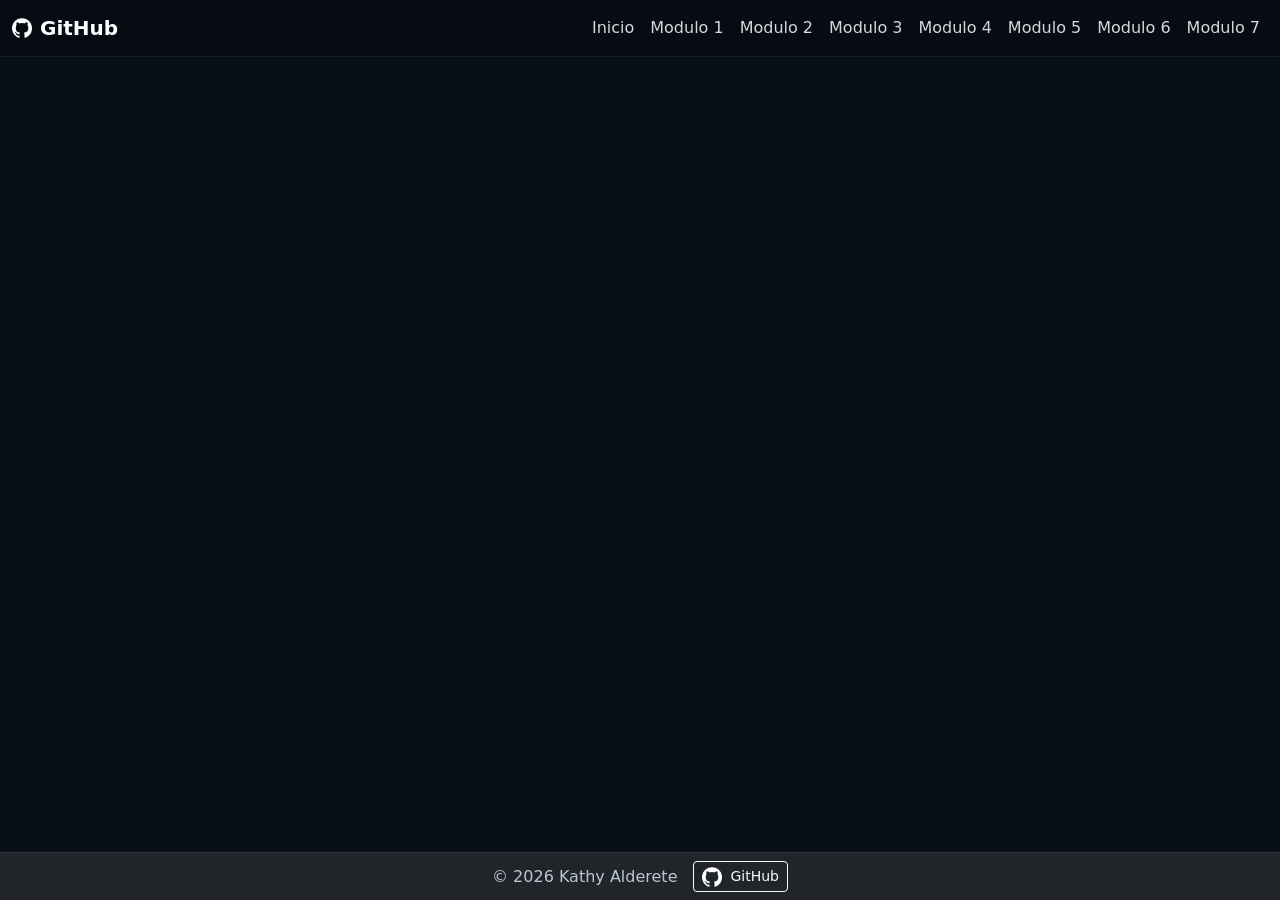
==== pages/proyectosClases.html @ ce4fe17a "actualizando README y creando .md adicionales" ====
<!DOCTYPE html>
<html lang="en">

<head>
    <meta charset="UTF-8">
    <meta name="viewport" content="width=device-width, initial-scale=1.0">
    <title>Proyecto Modulo 2</title>
    <link href="https://cdn.jsdelivr.net/npm/bootstrap@5.0.2/dist/css/bootstrap.min.css" rel="stylesheet"
        integrity="sha384-EVSTQN3/azprG1Anm3QDgpJLIm9Nao0Yz1ztcQTwFspd3yD65VohhpuuCOmLASjC" crossorigin="anonymous">
    <link rel="preconnect" href="https://i.ytimg.com">
    <link rel="preconnect" href="https://www.youtube.com">
    <link rel="stylesheet" href="../assets/css/style.css">
</head>

<body>
    <nav class="navbar navbar-expand-lg navbar-dark bg-dark fixed-top">
        <div class="container-fluid">
            <!-- Izquierda -->
            <a class="navbar-brand d-flex align-items-center gap-2" href="https://github.com/KathyAlde21" target="_blank"
                rel="noopener">
                <img src="../assets/img/github.png" alt="GitHub Logo" width="20" height="20" class="icon-github"
                    loading="lazy">
                <span>GitHub</span>
            </a>
            <!-- Botón hamburguesa alineado a la derecha -->
            <button class="navbar-toggler" type="button" data-bs-toggle="collapse" data-bs-target="#navbarNav"
                aria-controls="navbarNav" aria-expanded="false" aria-label="Toggle navigation">
                <span class="navbar-toggler-icon"></span>
            </button>
            <!-- Menú alineado a la derecha al expandir -->
            <div class="collapse navbar-collapse" id="navbarNav">
                <ul class="navbar-nav ms-auto mb-2 mb-lg-0">
                    <li class="nav-item">
                        <a class="nav-link active" aria-current="#bienvenido" href="../index.html">Inicio</a>
                    </li>
                    <li class="nav-item">
                        <a class="nav-link" href="./sitiosModulo1.html">Modulo 1</a>
                    </li>
                    <li class="nav-item">
                        <a class="nav-link" href="./sitiosModulo2.html">Modulo 2</a>
                    </li>
                    <li class="nav-item">
                        <a class="nav-link" href="./sitiosModulo3.html">Modulo 3</a>
                    </li>
                    <li class="nav-item">
                        <a class="nav-link" href="./sitiosModulo4.html">Modulo 4</a>
                    </li>
                    <li class="nav-item">
                        <a class="nav-link" href="./sitiosModulo5.html">Modulo 5</a>
                    </li>
                    <li class="nav-item">
                        <a class="nav-link" href="./sitiosModulo6.html">Modulo 6</a>
                    </li>
                    <li class="nav-item">
                        <!-- target="_blank" rel="noopener noreferrer" se uso para generar una página nueva con el enlace -->
                        <a class="nav-link" href="./sitiosModulo7.html" target="_blank" rel="noopener noreferrer">Modulo
                            7</a>
                    </li>
                </ul>
            </div>
        </div>
    </nav>
    <div style="height: 56px;"></div> <!-- Espacio para navbar fija -->

    <header></header>

    <main></main>

    <!-- Footer -->
    <footer class="bg-dark text-light fixed-bottom">
        <div class="container py-2">
            <div class="d-flex justify-content-center align-items-center gap-3 flex-wrap">
                <p class="mb-0">&copy; 2026 Kathy Alderete</p>
                <a class="btn btn-outline-light btn-sm d-flex align-items-center gap-2"
                    href="https://github.com/KathyAlde21" target="_blank" rel="noopener">
                    <img src="../assets/img/github.png" alt="GitHub Logo" width="20" height="20" class="icon-github"
                        loading="lazy">
                    <span>GitHub</span>
                </a>
            </div>
        </div>
    </footer>

    <script src="https://cdn.jsdelivr.net/npm/@popperjs/core@2.9.2/dist/umd/popper.min.js"
        integrity="sha384-IQsoLXl5PILFhosVNubq5LC7Qb9DXgDA9i+tQ8Zj3iwWAwPtgFTxbJ8NT4GN1R8p"
        crossorigin="anonymous"></script>
    <script src="https://cdn.jsdelivr.net/npm/bootstrap@5.0.2/dist/js/bootstrap.min.js"
        integrity="sha384-cVKIPhGWiC2Al4u+LWgxfKTRIcfu0JTxR+EQDz/bgldoEyl4H0zUF0QKbrJ0EcQF"
        crossorigin="anonymous"></script>
    <!-- Script principal -->
    <script defer src="../assets/js/script.js"></script>
</body>

</html>
---- assets/css/style.css ----
/* =========================
   AFECTA TODO EL PROYECTO
========================= */
html {
  scroll-behavior: smooth;
}

body {
  background: #071018;
  color: #f3f7fb;
}

body p {
  color: #b9c6d8;
}

/* =========================
   TITULOS GENERALES
========================= */
h1, h2, h3, h4, h5, h6 {
  color: #f3f7fb;
}

h3 {
  margin-top: 33px;
  color: #f3f7fb;
  background: linear-gradient(135deg, rgba(20, 35, 55, 0.94), rgba(10, 18, 28, 0.88));
  border: 1px solid rgba(45, 212, 191, 0.28);
  border-radius: 1.25rem;
  width: 100%;
  padding: 1.2rem 1rem;
  box-shadow: 0 12px 30px rgba(0, 0, 0, 0.28);
}

/* =========================
   NAVBAR
========================= */
.navbar {
  background: rgba(7, 12, 20, 0.82) !important;
  backdrop-filter: blur(10px);
  border-bottom: 1px solid rgba(255, 255, 255, 0.08);
}

.navbar-brand {
  font-weight: 700;
  color: #ffffff !important;
}

.navbar .nav-link {
  color: rgba(255, 255, 255, 0.84) !important;
  transition: color 0.25s ease, opacity 0.25s ease;
}

.navbar .nav-link:hover,
.navbar .nav-link:focus {
  color: #2dd4bf !important;
}

.navbar-toggler {
  border-color: rgba(255, 255, 255, 0.16);
}

/* =========================
   ICONOS Y TEXTOS SUELTOS
========================= */
.icon-github {
  vertical-align: middle;
  filter: brightness(0) invert(1);
}

#bienvenido {
  color: #f8f4c9;
  font-weight: bold;
}

#titulo {
  color: #d7f8f1;
  font-weight: bold;
}

#link-repositorio {
  color: #38bdf8;
  font-weight: bold;
}

#descripcion {
  color: #b9c6d8;
}

/* =========================
   LINKS DE ACCION
========================= */
.card-link,
.module-card-link,
.video-link {
  color: #2dd4bf;
  font-weight: 600;
  text-decoration: none;
}

.card-link:hover,
.module-card-link:hover,
.video-link:hover {
  color: #22c55e;
  text-decoration: underline;
}

/* =========================
   TARJETAS GENERALES
========================= */
.card,
.module-card {
  border: 1px solid rgba(255, 255, 255, 0.1);
  border-radius: 1.25rem;
  box-shadow: 0 12px 30px rgba(0, 0, 0, 0.28);
  transition: transform 0.3s ease, box-shadow 0.3s ease, border-color 0.3s ease;
}

.card:hover,
.module-card:hover {
  transform: translateY(-6px);
  box-shadow: 0 16px 34px rgba(0, 0, 0, 0.34);
  border-color: rgba(45, 212, 191, 0.24);
}

.card {
  background: rgba(16, 25, 40, 0.9);
  color: #f3f7fb;
}

.card .card-title,
.module-card-title,
.video-title {
  color: #f3f7fb;
}

.card .card-text,
.card .card-subtitle,
.module-card-text,
.module-subtitle,
.video-desc {
  color: #b9c6d8 !important;
}

.card .card-img-top {
  height: 160px;
  object-fit: cover;
  border-top-left-radius: 1rem;
  border-top-right-radius: 1rem;
}

/* =========================
   SECCION MODULOS
========================= */
#proyectos-plataforma {
  color: #f3f7fb;
}

.module-section {
  margin-bottom: 2.5rem;
}

.module-heading {
  margin-bottom: 1rem;
}

.module-kicker {
  margin: 0 0 0.25rem;
  font-size: 0.82rem;
  letter-spacing: 0.08em;
  text-transform: uppercase;
  color: #2dd4bf;
  font-weight: 700;
}

.module-title {
  margin: 0 0 0.35rem;
  font-size: 1.35rem;
  color: #f3f7fb;
}

.module-subtitle {
  margin: 0;
  max-width: 70ch;
}

.module-row {
  display: grid;
  grid-auto-flow: column;
  grid-auto-columns: minmax(260px, 320px);
  gap: 1rem;
  overflow-x: auto;
  padding: 0.25rem 0.15rem 0.85rem;
  scroll-snap-type: x proximity;
}

.module-row::-webkit-scrollbar {
  height: 10px;
}

.module-row::-webkit-scrollbar-track {
  background: rgba(255, 255, 255, 0.04);
  border-radius: 999px;
}

.module-row::-webkit-scrollbar-thumb {
  background: rgba(255, 255, 255, 0.16);
  border-radius: 999px;
}

.module-row::-webkit-scrollbar-thumb:hover {
  background: rgba(255, 255, 255, 0.24);
}

.module-card {
  scroll-snap-align: start;
  background: rgba(22, 33, 52, 0.96);
  min-height: 100%;
}

.module-card-body {
  padding: 1rem;
  display: flex;
  flex-direction: column;
  min-height: 220px;
}

.module-card-title {
  margin-bottom: 0.75rem;
  font-size: 1.05rem;
}

.module-card-text {
  flex-grow: 1;
  margin-bottom: 1rem;
}
/* =========================
   GALERIA DE IMAGENES
========================= */
#imagenes p {
  max-width: 72ch;
  margin-left: auto;
  margin-right: auto;
}

.image-gallery-row {
  display: grid;
  grid-template-columns: repeat(4, minmax(0, 1fr));
  gap: 1rem;
  overflow: visible;
  padding: 0.25rem 0;
  align-items: stretch;
}

.image-card {
  background: rgba(22, 33, 52, 0.96);
  border: 1px solid rgba(255, 255, 255, 0.1);
  border-radius: 1.25rem;
  overflow: hidden;
  box-shadow: 0 12px 30px rgba(0, 0, 0, 0.28);
  transition: transform 0.3s ease, box-shadow 0.3s ease, border-color 0.3s ease;
  display: flex;
  flex-direction: column;
  height: 100%;
}

.image-card:hover {
  transform: translateY(-6px);
  box-shadow: 0 16px 34px rgba(0, 0, 0, 0.34);
  border-color: rgba(45, 212, 191, 0.24);
}

.image-card-trigger {
  display: block;
  width: 100%;
  padding: 0;
  border: 0;
  background: transparent;
  cursor: zoom-in;
  flex-shrink: 0;
}

.image-card-img {
  width: 100%;
  aspect-ratio: 16 / 10;
  object-fit: cover;
  display: block;
}

.image-card-body {
  padding: 1rem;
  display: flex;
  flex-direction: column;
  flex: 1;
}

.image-card-title {
  margin-bottom: 0.75rem;
  font-size: 1.05rem;
  color: #f3f7fb;
  line-height: 1.35;
  min-height: 2.8rem;
}

.image-card-text {
  flex-grow: 1;
  margin-bottom: 0;
  color: #b9c6d8;
  line-height: 1.5;
}

#imageModal .modal-content {
  background: rgba(7, 12, 20, 0.96);
  color: #f3f7fb;
  border: 1px solid rgba(255, 255, 255, 0.1);
  border-radius: 1.25rem;
}

#imageModal .modal-header {
  border-bottom-color: rgba(255, 255, 255, 0.08);
}

#modalImage {
  width: 100%;
  max-height: 75vh;
  object-fit: contain;
  border-radius: 1rem;
}

#modalImageCaption {
  color: #b9c6d8;
}

@media (max-width: 991px) {
  .image-gallery-row {
    grid-template-columns: repeat(2, minmax(0, 1fr));
  }
}

@media (max-width: 576px) {
  .image-gallery-row {
    grid-template-columns: 1fr;
  }
}
/* =========================
   VIDEOS
========================= */
.video-tile {
  background: transparent;
}

.video-tile .ratio {
  background: #000;
  border: 1px solid rgba(255, 255, 255, 0.1);
  border-radius: 12px;
  overflow: hidden;
  box-shadow: 0 12px 30px rgba(0, 0, 0, 0.28);
}

.video-thumb {
  width: 100%;
  height: 100%;
  object-fit: cover;
  display: block;
}

.video-play {
  position: absolute;
  inset: auto;
  top: 50%;
  left: 50%;
  transform: translate(-50%, -50%);
  border: 0;
  padding: 0.5rem 0.75rem;
  border-radius: 999px;
  background: rgba(255, 255, 255, 0.9);
  cursor: pointer;
}
/*
.video-meta {
  display: flex;
  justify-content: space-between;
  align-items: center;
  gap: 0.5rem;
  margin-top: 0.65rem;
}

.video-title {
  font-size: 0.95rem;
  white-space: nowrap;
  overflow: hidden;
}
  */
  .video-meta {
  display: flex;
  flex-wrap: wrap;
  align-items: flex-start;
  gap: 0.5rem 1rem;
  margin-top: 0.65rem;
}

.video-title {
  font-size: 0.95rem;
  color: #f3f7fb;
  line-height: 1.35;
  white-space: normal;
  overflow: visible;
  flex: 1 1 220px;
}

.video-link {
  flex: 0 0 auto;
}

/* =========================
   FONDO MATRIX
========================= */
#matrix-bg {
  position: fixed;
  inset: 0;
  width: 100vw;
  height: 100vh;
  z-index: 0;
  pointer-events: none;
  opacity: 0.5;
}

nav,
main,
footer {
  position: relative;
  z-index: 1;
}

/* =========================
   FOOTER
========================= */
footer {
  background: rgba(7, 12, 20, 0.86) !important;
  border-top: 1px solid rgba(255, 255, 255, 0.08);
}

footer p,
footer a,
footer small {
  color: #b9c6d8;
}

/* =========================
   ESPACIADOS GENERALES
========================= */
section {
  position: relative;
}

.container.py-4,
.container.mt-4,
.container.mt-5 {
  position: relative;
  z-index: 1;
}

/* =========================
   RESPONSIVE
========================= */
@media (min-width: 992px) {
  .carrusel-img {
    max-height: 420px;
  }
}

@media (max-width: 576px) {
  .carrusel-img {
    max-height: 240px;
  }

  .module-row {
    grid-auto-columns: minmax(230px, 85vw);
  }

  .module-title {
    font-size: 1.15rem;
  }
}

@media (prefers-reduced-motion: reduce) {
  .card,
  .module-card,
  .carousel-caption {
    transition: none;
  }

  html {
    scroll-behavior: auto;
  }
}
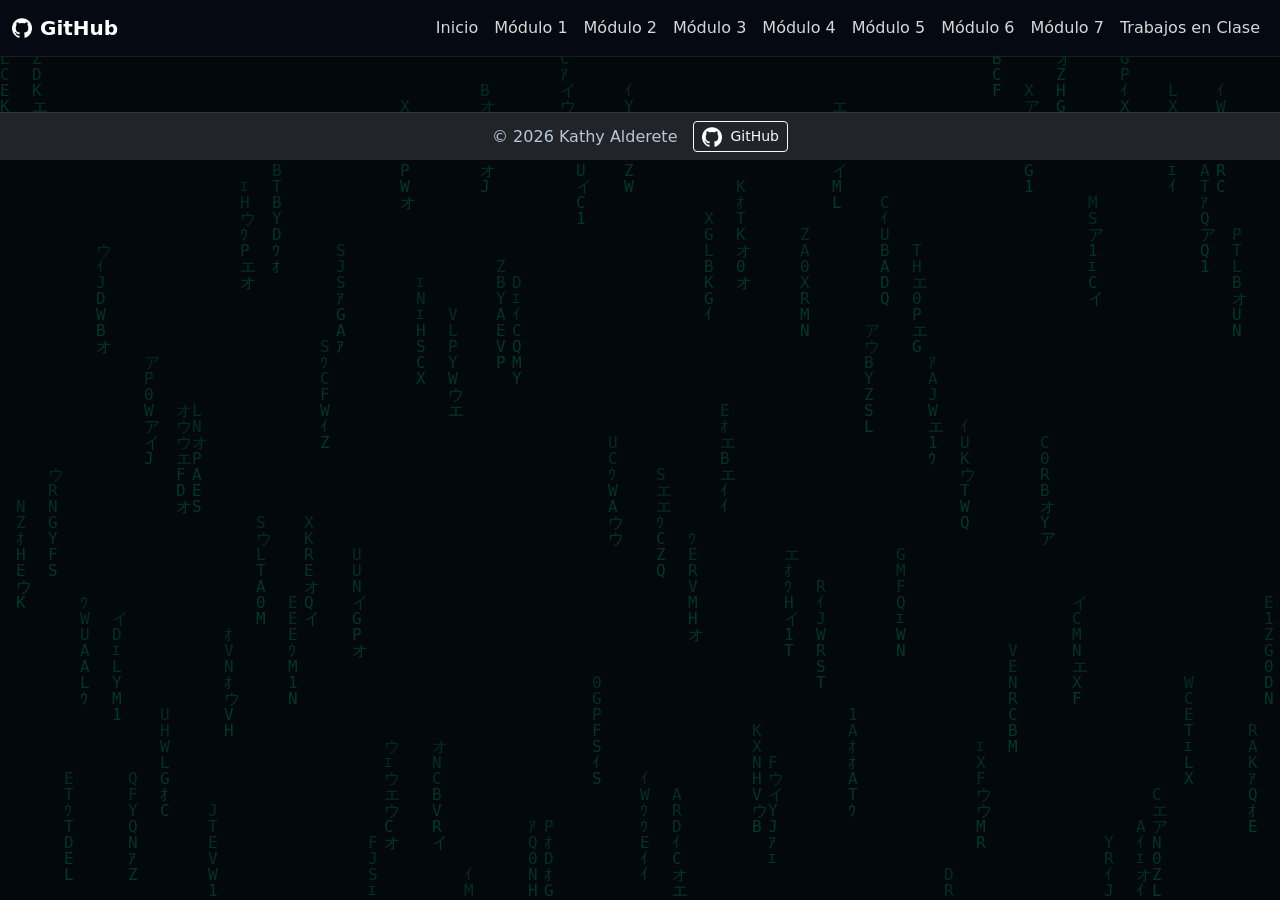
==== commit 7a6decc3: "creando paginas proyectos y separando navbar, footer y matrix en scripts" ====
--- a/pages/proyectosClases.html
+++ b/pages/proyectosClases.html
@@ -1,10 +1,10 @@
 <!DOCTYPE html>
-<html lang="en">
+<html lang="es">
 
 <head>
     <meta charset="UTF-8">
     <meta name="viewport" content="width=device-width, initial-scale=1.0">
-    <title>Proyecto Modulo 2</title>
+    <title>Links Proyectos Clases</title>
     <link href="https://cdn.jsdelivr.net/npm/bootstrap@5.0.2/dist/css/bootstrap.min.css" rel="stylesheet"
         integrity="sha384-EVSTQN3/azprG1Anm3QDgpJLIm9Nao0Yz1ztcQTwFspd3yD65VohhpuuCOmLASjC" crossorigin="anonymous">
     <link rel="preconnect" href="https://i.ytimg.com">
@@ -13,81 +13,26 @@
 </head>
 
 <body>
-    <nav class="navbar navbar-expand-lg navbar-dark bg-dark fixed-top">
-        <div class="container-fluid">
-            <!-- Izquierda -->
-            <a class="navbar-brand d-flex align-items-center gap-2" href="https://github.com/KathyAlde21" target="_blank"
-                rel="noopener">
-                <img src="../assets/img/github.png" alt="GitHub Logo" width="20" height="20" class="icon-github"
-                    loading="lazy">
-                <span>GitHub</span>
-            </a>
-            <!-- Botón hamburguesa alineado a la derecha -->
-            <button class="navbar-toggler" type="button" data-bs-toggle="collapse" data-bs-target="#navbarNav"
-                aria-controls="navbarNav" aria-expanded="false" aria-label="Toggle navigation">
-                <span class="navbar-toggler-icon"></span>
-            </button>
-            <!-- Menú alineado a la derecha al expandir -->
-            <div class="collapse navbar-collapse" id="navbarNav">
-                <ul class="navbar-nav ms-auto mb-2 mb-lg-0">
-                    <li class="nav-item">
-                        <a class="nav-link active" aria-current="#bienvenido" href="../index.html">Inicio</a>
-                    </li>
-                    <li class="nav-item">
-                        <a class="nav-link" href="./sitiosModulo1.html">Modulo 1</a>
-                    </li>
-                    <li class="nav-item">
-                        <a class="nav-link" href="./sitiosModulo2.html">Modulo 2</a>
-                    </li>
-                    <li class="nav-item">
-                        <a class="nav-link" href="./sitiosModulo3.html">Modulo 3</a>
-                    </li>
-                    <li class="nav-item">
-                        <a class="nav-link" href="./sitiosModulo4.html">Modulo 4</a>
-                    </li>
-                    <li class="nav-item">
-                        <a class="nav-link" href="./sitiosModulo5.html">Modulo 5</a>
-                    </li>
-                    <li class="nav-item">
-                        <a class="nav-link" href="./sitiosModulo6.html">Modulo 6</a>
-                    </li>
-                    <li class="nav-item">
-                        <!-- target="_blank" rel="noopener noreferrer" se uso para generar una página nueva con el enlace -->
-                        <a class="nav-link" href="./sitiosModulo7.html" target="_blank" rel="noopener noreferrer">Modulo
-                            7</a>
-                    </li>
-                </ul>
-            </div>
-        </div>
-    </nav>
-    <div style="height: 56px;"></div> <!-- Espacio para navbar fija -->
-
-    <header></header>
+    <!-- Background Matrix - regule velocidad en JS -->
+    <canvas id="matrix-bg" aria-hidden="true"></canvas>
+    <!-- Navbar -->
+    <div id="site-navbar"></div>
 
     <main></main>
 
     <!-- Footer -->
-    <footer class="bg-dark text-light fixed-bottom">
-        <div class="container py-2">
-            <div class="d-flex justify-content-center align-items-center gap-3 flex-wrap">
-                <p class="mb-0">&copy; 2026 Kathy Alderete</p>
-                <a class="btn btn-outline-light btn-sm d-flex align-items-center gap-2"
-                    href="https://github.com/KathyAlde21" target="_blank" rel="noopener">
-                    <img src="../assets/img/github.png" alt="GitHub Logo" width="20" height="20" class="icon-github"
-                        loading="lazy">
-                    <span>GitHub</span>
-                </a>
-            </div>
-        </div>
-    </footer>
+    <div id="site-footer"></div>
 
+    <!-- Bootstrap JS y dependencias -->
     <script src="https://cdn.jsdelivr.net/npm/@popperjs/core@2.9.2/dist/umd/popper.min.js"
         integrity="sha384-IQsoLXl5PILFhosVNubq5LC7Qb9DXgDA9i+tQ8Zj3iwWAwPtgFTxbJ8NT4GN1R8p"
         crossorigin="anonymous"></script>
     <script src="https://cdn.jsdelivr.net/npm/bootstrap@5.0.2/dist/js/bootstrap.min.js"
         integrity="sha384-cVKIPhGWiC2Al4u+LWgxfKTRIcfu0JTxR+EQDz/bgldoEyl4H0zUF0QKbrJ0EcQF"
         crossorigin="anonymous"></script>
-    <!-- Script principal -->
+    <!-- Script utilizados -->
+    <script defer src="../assets/js/layout.js"></script>
+    <script defer src="../assets/js/matrix.js"></script>
     <script defer src="../assets/js/script.js"></script>
 </body>
 
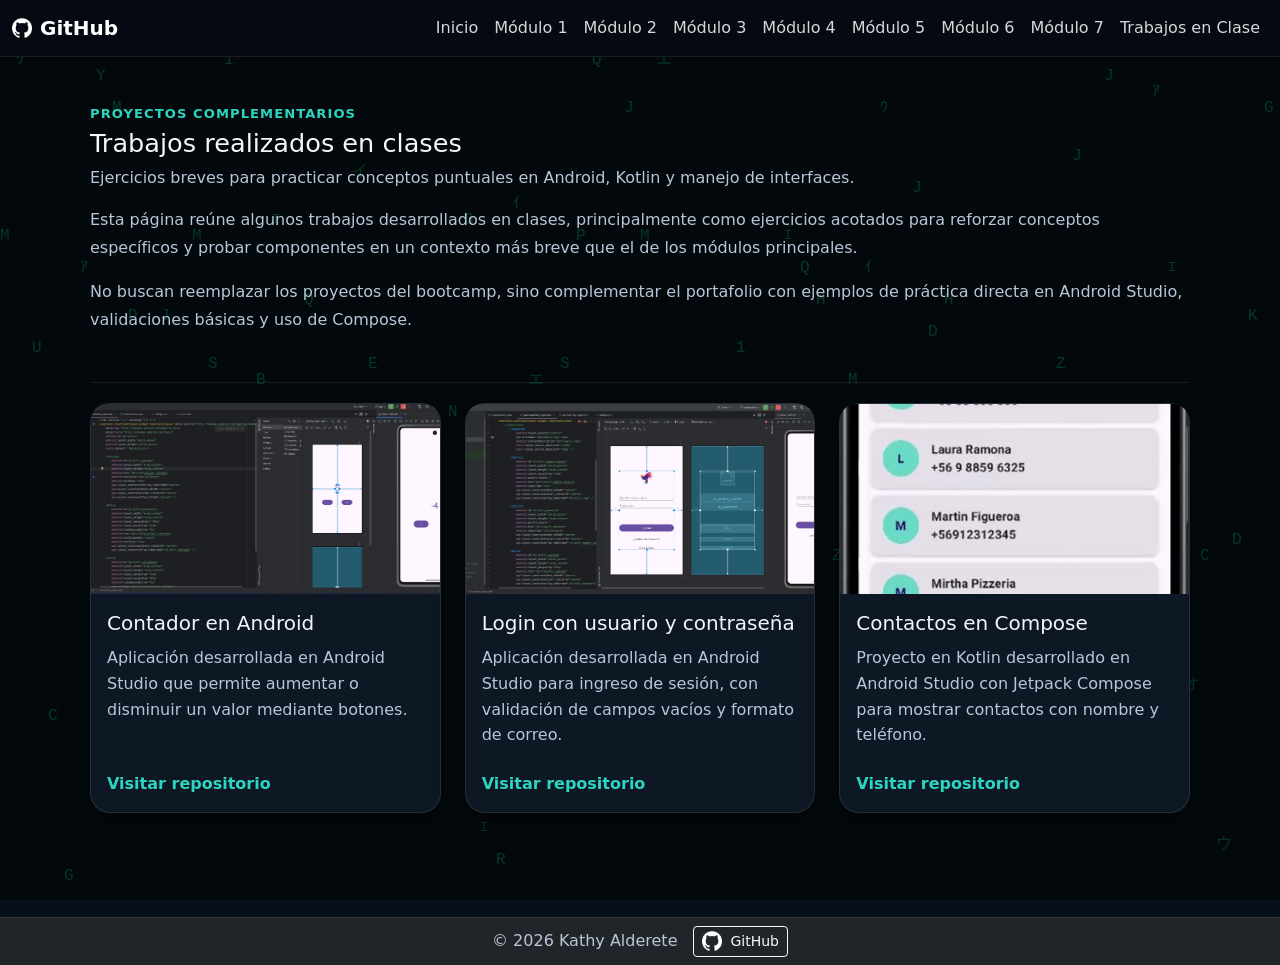
==== commit 32efa5cc: "actualizando contenido en cada página" ====
--- a/pages/proyectosClases.html
+++ b/pages/proyectosClases.html
@@ -4,7 +4,7 @@
 <head>
     <meta charset="UTF-8">
     <meta name="viewport" content="width=device-width, initial-scale=1.0">
-    <title>Links Proyectos Clases</title>
+    <title>Proyectos Realizados en Clase</title>
     <link href="https://cdn.jsdelivr.net/npm/bootstrap@5.0.2/dist/css/bootstrap.min.css" rel="stylesheet"
         integrity="sha384-EVSTQN3/azprG1Anm3QDgpJLIm9Nao0Yz1ztcQTwFspd3yD65VohhpuuCOmLASjC" crossorigin="anonymous">
     <link rel="preconnect" href="https://i.ytimg.com">
@@ -13,15 +13,55 @@
 </head>
 
 <body>
-    <!-- Background Matrix - regule velocidad en JS -->
     <canvas id="matrix-bg" aria-hidden="true"></canvas>
-    <!-- Navbar -->
+
     <div id="site-navbar"></div>
 
-    <main></main>
+    <main class="container py-5">
+        <section class="module-detail-page classes-detail-page" data-page="clases">
+            <div class="module-heading module-heading-detail mb-4">
+                <p class="module-kicker mb-1">Proyectos complementarios</p>
+                <h1 class="module-title mb-2">Trabajos realizados en clases</h1>
+                <p class="module-subtitle mb-3">
+                    Ejercicios breves para practicar conceptos puntuales en Android, Kotlin y manejo de interfaces.
+                </p>
+                <div class="module-intro-text">
+                    <p>
+                        Esta página reúne algunos trabajos desarrollados en clases, principalmente como ejercicios
+                        acotados para reforzar conceptos específicos y probar componentes en un contexto más breve
+                        que el de los módulos principales.
+                    </p>
+                    <p>
+                        No buscan reemplazar los proyectos del bootcamp, sino complementar el portafolio con ejemplos de
+                        práctica directa en Android Studio, validaciones básicas y uso de Compose.
+                    </p>
+                </div>
+            </div>
 
-    <!-- Footer -->
+            <div class="module-projects">
+                <div id="cards_clases" class="row g-4"></div>
+            </div>
+        </section>
+    </main>
+
     <div id="site-footer"></div>
+
+    <!-- MODAL para ampliar imágenes -->
+    <div class="modal fade" id="imageModal" tabindex="-1" aria-labelledby="imageModalLabel" aria-hidden="true">
+        <div class="modal-dialog modal-dialog-centered modal-xl">
+            <div class="modal-content">
+                <div class="modal-header">
+                    <h5 class="modal-title" id="imageModalLabel">Imagen ampliada</h5>
+                    <button type="button" class="btn-close btn-close-white" data-bs-dismiss="modal"
+                        aria-label="Cerrar"></button>
+                </div>
+                <div class="modal-body">
+                    <img id="modalImage" src="" alt="">
+                    <p id="modalImageCaption" class="mt-3 mb-0"></p>
+                </div>
+            </div>
+        </div>
+    </div>
 
     <!-- Bootstrap JS y dependencias -->
     <script src="https://cdn.jsdelivr.net/npm/@popperjs/core@2.9.2/dist/umd/popper.min.js"
--- a/assets/css/style.css
+++ b/assets/css/style.css
@@ -90,17 +90,13 @@
 /* =========================
    LINKS DE ACCION
 ========================= */
-.card-link,
-.module-card-link,
-.video-link {
+.card-link, .module-card-link, .video-link {
   color: #2dd4bf;
   font-weight: 600;
   text-decoration: none;
 }
 
-.card-link:hover,
-.module-card-link:hover,
-.video-link:hover {
+.card-link:hover, .module-card-link:hover, .video-link:hover {
   color: #22c55e;
   text-decoration: underline;
 }
@@ -108,16 +104,14 @@
 /* =========================
    TARJETAS GENERALES
 ========================= */
-.card,
-.module-card {
+.card, .module-card {
   border: 1px solid rgba(255, 255, 255, 0.1);
   border-radius: 1.25rem;
   box-shadow: 0 12px 30px rgba(0, 0, 0, 0.28);
   transition: transform 0.3s ease, box-shadow 0.3s ease, border-color 0.3s ease;
 }
 
-.card:hover,
-.module-card:hover {
+.card:hover, .module-card:hover {
   transform: translateY(-6px);
   box-shadow: 0 16px 34px rgba(0, 0, 0, 0.34);
   border-color: rgba(45, 212, 191, 0.24);
@@ -128,17 +122,12 @@
   color: #f3f7fb;
 }
 
-.card .card-title,
-.module-card-title,
-.video-title {
-  color: #f3f7fb;
-}
-
-.card .card-text,
-.card .card-subtitle,
-.module-card-text,
-.module-subtitle,
-.video-desc {
+.card .card-title, .module-card-title, .video-title {
+  color: #f3f7fb;
+}
+
+.card .card-text, .card .card-subtitle, .module-card-text, 
+.module-subtitle, .video-desc {
   color: #b9c6d8 !important;
 }
 
@@ -150,10 +139,32 @@
 }
 
 /* =========================
-   SECCION MODULOS
+   SECCION MODULOS - INDEX
 ========================= */
 #proyectos-plataforma {
   color: #f3f7fb;
+}
+
+.hero-text {
+  max-width: 760px;
+  color: #b9c6d8;
+  line-height: 1.7;
+}
+
+.module-actions {
+  margin-top: 0.65rem;
+}
+
+.module-section-link {
+  display: inline-block;
+  color: #2dd4bf;
+  font-weight: 600;
+  text-decoration: none;
+}
+
+.module-section-link:hover {
+  color: #22c55e;
+  text-decoration: underline;
 }
 
 .module-section {
@@ -234,6 +245,200 @@
   flex-grow: 1;
   margin-bottom: 1rem;
 }
+
+.module-card-image-trigger {
+  display: block;
+  width: 100%;
+  padding: 0;
+  border: 0;
+  background: transparent;
+  cursor: zoom-in;
+}
+
+.module-card-image-trigger .card-img-top {
+  display: block;
+  width: 100%;
+}
+
+/* =========================
+   INDEX SIMPLIFICADO
+========================= */
+.hero-section {
+  padding-top: 1rem;
+}
+
+.hero-content {
+  max-width: 860px;
+  margin: 0 auto;
+}
+
+.hero-text {
+  max-width: 760px;
+  color: #b9c6d8;
+  line-height: 1.7;
+}
+
+.index-section-title {
+  margin: 0 0 0.75rem;
+  font-size: clamp(1.8rem, 3vw, 2.5rem);
+  line-height: 1.2;
+  color: #f3f7fb;
+  background: none;
+  border: 0;
+  border-radius: 0;
+  padding: 0;
+  box-shadow: none;
+}
+
+.index-section-text {
+  max-width: 820px;
+  margin-left: auto;
+  margin-right: auto;
+  color: #b9c6d8;
+  line-height: 1.7;
+}
+
+.overview-list {
+  display: grid;
+  gap: 1rem;
+  max-width: 980px;
+  margin: 0 auto;
+}
+
+.overview-item {
+  padding: 1.1rem 0 1.25rem;
+  border-bottom: 1px solid rgba(255, 255, 255, 0.08);
+}
+
+.overview-item:last-child {
+  border-bottom: 0;
+}
+
+.overview-kicker {
+  margin: 0 0 0.3rem;
+  font-size: 0.82rem;
+  letter-spacing: 0.08em;
+  text-transform: uppercase;
+  color: #2dd4bf;
+  font-weight: 700;
+}
+
+.overview-title {
+  margin: 0 0 0.4rem;
+  color: #f3f7fb;
+  font-size: 1.2rem;
+  line-height: 1.3;
+}
+
+.overview-text {
+  margin: 0 0 0.6rem;
+  color: #b9c6d8;
+  line-height: 1.65;
+}
+
+.overview-link {
+  color: #2dd4bf;
+  font-weight: 600;
+  text-decoration: none;
+}
+
+.overview-link:hover {
+  color: #22c55e;
+  text-decoration: underline;
+}
+
+@media (max-width: 576px) {
+  .index-section-title {
+    font-size: 1.7rem;
+  }
+
+  .index-section-text,
+  .hero-text,
+  .overview-text {
+    line-height: 1.6;
+  }
+}
+
+/* =========================
+   DETALLE DE MODULOS
+========================= */
+.module-detail-page {
+  max-width: 1100px;
+  margin: 0 auto;
+}
+
+.module-heading-detail {
+  width: 100%;
+  background: transparent;
+  border: 0;
+  border-radius: 0;
+  padding: 0 0 1.5rem;
+  box-shadow: none;
+  margin-bottom: 2rem;
+}
+
+.module-detail-page .module-title {
+  font-size: clamp(1.5rem, 2vw, 2rem);
+  line-height: 1.2;
+}
+
+.module-detail-page .module-subtitle {
+  margin: 0;
+  max-width: none;
+}
+
+.module-intro-text {
+  width: 100%;
+  max-width: none;
+}
+
+.module-intro-text p {
+  margin-bottom: 1rem;
+  line-height: 1.75;
+  text-align: left;
+  hyphens: none;
+}
+
+.module-intro-text p:last-child {
+  margin-bottom: 0;
+}
+
+.module-projects {
+  margin-top: 0.75rem;
+  padding-top: 1.25rem;
+  border-top: 1px solid rgba(255, 255, 255, 0.08);
+}
+
+.module-detail-page .card {
+  background: rgba(16, 25, 40, 0.92);
+  height: 100%;
+}
+
+.module-detail-page .card .card-img-top {
+  height: 190px;
+  object-fit: cover;
+}
+
+.module-detail-page .card .card-body {
+  padding: 1rem;
+}
+
+.module-detail-page .card .card-title {
+  min-height: auto;
+  line-height: 1.35;
+}
+
+.module-detail-page .card .card-text {
+  line-height: 1.6;
+  text-align: left;
+  hyphens: none;
+}
+
+.module-detail-page .card-link {
+  display: inline-block;
+  margin-top: auto;
+}
+
 /* =========================
    GALERIA DE IMAGENES
 ========================= */
@@ -331,17 +536,6 @@
   color: #b9c6d8;
 }
 
-@media (max-width: 991px) {
-  .image-gallery-row {
-    grid-template-columns: repeat(2, minmax(0, 1fr));
-  }
-}
-
-@media (max-width: 576px) {
-  .image-gallery-row {
-    grid-template-columns: 1fr;
-  }
-}
 /* =========================
    VIDEOS
 ========================= */
@@ -376,22 +570,8 @@
   background: rgba(255, 255, 255, 0.9);
   cursor: pointer;
 }
-/*
+
 .video-meta {
-  display: flex;
-  justify-content: space-between;
-  align-items: center;
-  gap: 0.5rem;
-  margin-top: 0.65rem;
-}
-
-.video-title {
-  font-size: 0.95rem;
-  white-space: nowrap;
-  overflow: hidden;
-}
-  */
-  .video-meta {
   display: flex;
   flex-wrap: wrap;
   align-items: flex-start;
@@ -425,9 +605,7 @@
   opacity: 0.5;
 }
 
-nav,
-main,
-footer {
+nav, main, footer {
   position: relative;
   z-index: 1;
 }
@@ -440,9 +618,7 @@
   border-top: 1px solid rgba(255, 255, 255, 0.08);
 }
 
-footer p,
-footer a,
-footer small {
+footer p, footer a, footer small {
   color: #b9c6d8;
 }
 
@@ -453,9 +629,7 @@
   position: relative;
 }
 
-.container.py-4,
-.container.mt-4,
-.container.mt-5 {
+.container.py-4, .container.mt-4, .container.mt-5 {
   position: relative;
   z-index: 1;
 }
@@ -463,6 +637,12 @@
 /* =========================
    RESPONSIVE
 ========================= */
+@media (max-width: 991px) {
+  .image-gallery-row {
+    grid-template-columns: repeat(2, minmax(0, 1fr));
+  }
+}
+
 @media (min-width: 992px) {
   .carrusel-img {
     max-height: 420px;
@@ -470,6 +650,10 @@
 }
 
 @media (max-width: 576px) {
+  .image-gallery-row {
+    grid-template-columns: 1fr;
+  }
+
   .carrusel-img {
     max-height: 240px;
   }
@@ -481,12 +665,18 @@
   .module-title {
     font-size: 1.15rem;
   }
+
+  .module-heading-detail {
+    padding: 1rem;
+  }
+
+  .module-detail-page .card .card-img-top {
+    height: 170px;
+  }
 }
 
 @media (prefers-reduced-motion: reduce) {
-  .card,
-  .module-card,
-  .carousel-caption {
+  .card, .module-card, .image-card, .carousel-caption {
     transition: none;
   }
 
